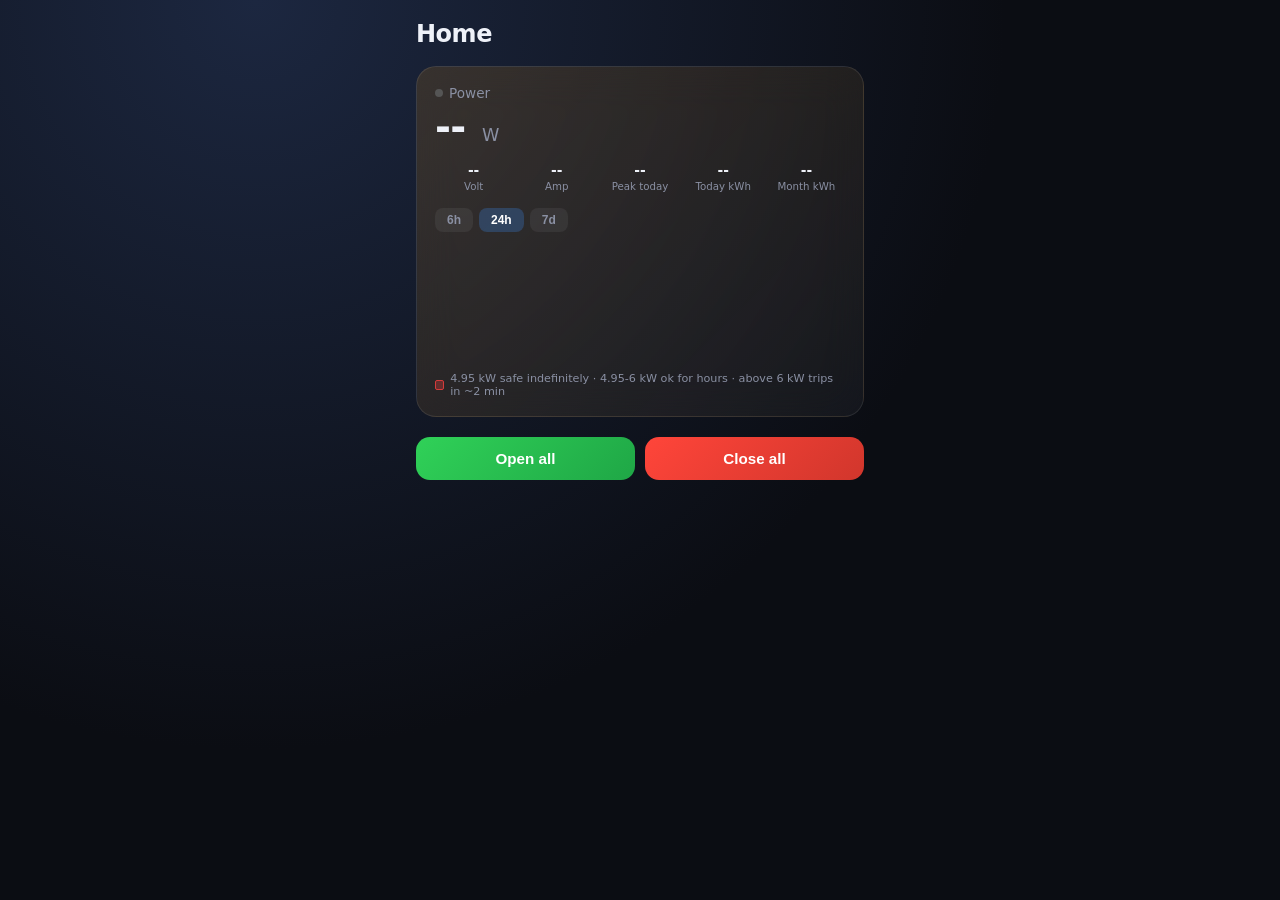
==== templates/index.html @ 2238ab40 "Add home panel to control LoraTap shutters and monitor power via Sonoff POWCT Local web dashboard (F" ====
<!doctype html>
<html lang="en">
<head>
  <meta charset="utf-8">
  <meta name="viewport" content="width=device-width, initial-scale=1">
  <title>Home</title>
  <style>
    :root {
      color-scheme: dark;
      --bg: #0b0d13;
      --bg-glow: radial-gradient(circle at 20% 0%, #1c2740 0%, #0b0d13 55%);
      --card: rgba(255,255,255,0.055);
      --card-border: rgba(255,255,255,0.09);
      --text: #eef1f8;
      --text-dim: #8a90a3;
      --accent-open: #30d158;
      --accent-stop: #ff9f0a;
      --accent-close: #ff453a;
    }
    * { box-sizing: border-box; }
    body {
      font-family: -apple-system, BlinkMacSystemFont, "Segoe UI", system-ui, sans-serif;
      max-width: 480px;
      margin: 0 auto;
      padding: 20px 16px 40px;
      background: var(--bg) var(--bg-glow);
      color: var(--text);
      min-height: 100vh;
    }
    header {
      display: flex;
      align-items: baseline;
      justify-content: space-between;
      margin-bottom: 18px;
    }
    h1 {
      font-size: 1.5rem;
      margin: 0;
      letter-spacing: -0.02em;
    }
    #summary {
      font-size: 0.85rem;
      color: var(--text-dim);
    }
    .global-buttons {
      display: flex;
      gap: 10px;
      margin-bottom: 20px;
    }
    .pill {
      flex: 1;
      padding: 13px 0;
      border: none;
      border-radius: 14px;
      font-size: 0.95rem;
      font-weight: 600;
      cursor: pointer;
      color: white;
      transition: transform 0.1s ease, opacity 0.1s ease;
    }
    .pill:active { transform: scale(0.97); opacity: 0.85; }
    .pill.open { background: linear-gradient(135deg, #30d158, #1fa746); }
    .pill.close { background: linear-gradient(135deg, #ff453a, #d1362c); }

    .card {
      background: var(--card);
      border: 1px solid var(--card-border);
      backdrop-filter: blur(20px);
      border-radius: 20px;
      padding: 16px;
      margin-bottom: 14px;
    }
    .card-head {
      display: flex;
      justify-content: space-between;
      align-items: baseline;
      margin-bottom: 10px;
    }
    .card-head h2 {
      font-size: 1rem;
      font-weight: 600;
      margin: 0;
    }
    .state {
      font-size: 0.78rem;
      color: var(--text-dim);
    }

    .visual {
      position: relative;
      height: 110px;
      border-radius: 14px;
      overflow: hidden;
      margin-bottom: 14px;
      background: linear-gradient(180deg, #2a4a7a 0%, #6fa3d8 45%, #cfe6f7 100%);
      border: 1px solid rgba(255,255,255,0.12);
    }
    .visual::after {
      /* window mullion */
      content: "";
      position: absolute;
      top: 0; bottom: 0; left: 50%;
      width: 2px;
      background: rgba(255,255,255,0.35);
    }
    .cover {
      position: absolute;
      top: 0; left: 0; right: 0;
      height: 0%;
      background: repeating-linear-gradient(
        0deg,
        #4a4f5c 0px, #4a4f5c 7px,
        #5c6270 7px, #5c6270 14px
      );
      box-shadow: 0 3px 6px rgba(0,0,0,0.45) inset, 0 2px 3px rgba(0,0,0,0.3);
      transition: height 0.4s ease;
    }
    .cover::after {
      /* bottom bar of the shutter */
      content: "";
      position: absolute;
      left: 0; right: 0; bottom: 0;
      height: 6px;
      background: #363a44;
    }
    .pct-badge {
      position: absolute;
      right: 8px;
      bottom: 8px;
      background: rgba(0,0,0,0.45);
      backdrop-filter: blur(6px);
      color: white;
      font-size: 0.85rem;
      font-weight: 700;
      padding: 3px 10px;
      border-radius: 999px;
      font-variant-numeric: tabular-nums;
    }

    .buttons {
      display: flex;
      gap: 8px;
      margin-bottom: 12px;
    }
    .icon-btn {
      flex: 1;
      display: flex;
      align-items: center;
      justify-content: center;
      padding: 12px 0;
      border: none;
      border-radius: 12px;
      cursor: pointer;
      color: white;
      transition: transform 0.1s ease, opacity 0.1s ease;
    }
    .icon-btn svg { width: 18px; height: 18px; }
    .icon-btn:active { transform: scale(0.94); opacity: 0.85; }
    .icon-btn.open { background: rgba(48,209,88,0.18); color: var(--accent-open); }
    .icon-btn.stop { background: rgba(255,159,10,0.18); color: var(--accent-stop); }
    .icon-btn.close { background: rgba(255,69,58,0.18); color: var(--accent-close); }

    .slider-row {
      display: flex;
      align-items: center;
      gap: 10px;
    }
    input[type=range] {
      flex: 1;
      -webkit-appearance: none;
      appearance: none;
      height: 6px;
      border-radius: 999px;
      background: rgba(255,255,255,0.15);
      outline: none;
    }
    input[type=range]::-webkit-slider-thumb {
      -webkit-appearance: none;
      width: 24px;
      height: 24px;
      border-radius: 50%;
      background: white;
      box-shadow: 0 1px 4px rgba(0,0,0,0.5);
      cursor: pointer;
    }
    input[type=range]::-moz-range-thumb {
      width: 24px;
      height: 24px;
      border: none;
      border-radius: 50%;
      background: white;
      box-shadow: 0 1px 4px rgba(0,0,0,0.5);
      cursor: pointer;
    }
    input[type=range]:disabled { opacity: 0.4; }
    .pct {
      width: 3em;
      text-align: right;
      font-variant-numeric: tabular-nums;
      color: var(--text-dim);
      font-size: 0.85rem;
    }

    .energy-card {
      background: linear-gradient(135deg, rgba(255,159,10,0.14), rgba(255,255,255,0.04));
      border: 1px solid var(--card-border);
      backdrop-filter: blur(20px);
      border-radius: 20px;
      padding: 18px;
      margin-bottom: 20px;
    }
    .energy-top {
      display: flex;
      align-items: baseline;
      justify-content: space-between;
      margin-bottom: 4px;
    }
    .energy-title {
      font-size: 0.85rem;
      color: var(--text-dim);
      display: flex;
      align-items: center;
      gap: 6px;
    }
    .dot {
      width: 8px; height: 8px;
      border-radius: 50%;
      background: #555;
      display: inline-block;
    }
    .dot.on { background: var(--accent-open); box-shadow: 0 0 6px var(--accent-open); }
    .energy-power {
      font-size: 2.4rem;
      font-weight: 700;
      letter-spacing: -0.02em;
      margin-bottom: 12px;
    }
    .energy-power span {
      font-size: 1.1rem;
      font-weight: 500;
      color: var(--text-dim);
      margin-left: 4px;
    }
    .energy-grid {
      display: grid;
      grid-template-columns: repeat(5, 1fr);
      gap: 6px;
    }
    .energy-stat {
      text-align: center;
    }
    .energy-stat .value {
      font-size: 0.86rem;
      font-weight: 600;
      font-variant-numeric: tabular-nums;
    }
    .energy-stat .value.critical { color: #e66767; }
    .energy-stat .label {
      font-size: 0.64rem;
      color: var(--text-dim);
      margin-top: 2px;
    }
    .limit-note {
      font-size: 0.7rem;
      color: var(--text-dim);
      margin-top: 10px;
      display: flex;
      align-items: center;
      gap: 6px;
    }
    .limit-note .swatch {
      width: 10px; height: 10px;
      border-radius: 2px;
      background: rgba(214,59,59,0.35);
      border: 1px solid #d63b3b;
      display: inline-block;
    }

    .chart-filters {
      display: flex;
      gap: 6px;
      margin-top: 16px;
    }
    .range-btn {
      background: rgba(255,255,255,0.06);
      color: var(--text-dim);
      border: none;
      border-radius: 8px;
      padding: 5px 12px;
      font-size: 0.75rem;
      font-weight: 600;
      cursor: pointer;
    }
    .range-btn.active {
      background: rgba(57,135,229,0.28);
      color: #ffffff;
    }
    .chart-wrap {
      position: relative;
      margin-top: 10px;
    }
    #power-chart {
      width: 100%;
      height: 120px;
      display: block;
      overflow: visible;
    }
    .chart-tooltip {
      position: absolute;
      pointer-events: none;
      background: rgba(0,0,0,0.8);
      color: #ffffff;
      font-size: 0.72rem;
      padding: 4px 9px;
      border-radius: 7px;
      white-space: nowrap;
      transform: translate(-50%, -115%);
      z-index: 2;
    }
    .chart-tooltip .val { font-weight: 700; }
    .chart-empty {
      font-size: 0.78rem;
      color: var(--text-dim);
      text-align: center;
      padding: 30px 0;
    }
  </style>
</head>
<body>
  <header>
    <h1>Home</h1>
    <div id="summary"></div>
  </header>

  <div class="energy-card">
    <div class="energy-top">
      <span class="energy-title"><span class="dot" id="energy-dot"></span><span id="energy-name">Power</span></span>
      <span class="state" id="energy-updated"></span>
    </div>
    <div class="energy-power" id="energy-power">-- <span>W</span></div>
    <div class="energy-grid">
      <div class="energy-stat"><div class="value" id="energy-voltage">--</div><div class="label">Volt</div></div>
      <div class="energy-stat"><div class="value" id="energy-current">--</div><div class="label">Amp</div></div>
      <div class="energy-stat"><div class="value" id="energy-peak">--</div><div class="label">Peak today</div></div>
      <div class="energy-stat"><div class="value" id="energy-day">--</div><div class="label">Today kWh</div></div>
      <div class="energy-stat"><div class="value" id="energy-month">--</div><div class="label">Month kWh</div></div>
    </div>

    <div class="chart-filters">
      <button class="range-btn" data-range="6h">6h</button>
      <button class="range-btn active" data-range="24h">24h</button>
      <button class="range-btn" data-range="7d">7d</button>
    </div>
    <div class="chart-wrap">
      <svg id="power-chart" viewBox="0 0 400 130" preserveAspectRatio="none"></svg>
      <div class="chart-tooltip" id="chart-tooltip" hidden></div>
    </div>
    <div class="limit-note"><span class="swatch"></span> 4.95 kW safe indefinitely · 4.95-6 kW ok for hours · above 6 kW trips in ~2 min</div>
  </div>

  <div class="global-buttons">
    <button class="pill open" onclick="sendAction('all', 'open')">Open all</button>
    <button class="pill close" onclick="sendAction('all', 'close')">Close all</button>
  </div>
  <div id="cards"></div>

  <script>
    const names = {{ names | tojson }};
    const cardsEl = document.getElementById("cards");
    const summaryEl = document.getElementById("summary");

    const ICON_OPEN = '<svg viewBox="0 0 24 24" fill="none" stroke="currentColor" stroke-width="2.5" stroke-linecap="round" stroke-linejoin="round"><polyline points="18 15 12 9 6 15"></polyline></svg>';
    const ICON_STOP = '<svg viewBox="0 0 24 24" fill="currentColor"><rect x="6" y="6" width="12" height="12" rx="2"></rect></svg>';
    const ICON_CLOSE = '<svg viewBox="0 0 24 24" fill="none" stroke="currentColor" stroke-width="2.5" stroke-linecap="round" stroke-linejoin="round"><polyline points="6 9 12 15 18 9"></polyline></svg>';

    function slug(name) {
      return name.replace(/[^a-z0-9]/gi, "-");
    }

    function setVisual(name, percent) {
      const cover = document.getElementById(`cover-${slug(name)}`);
      const badge = document.getElementById(`badge-${slug(name)}`);
      if (cover) cover.style.height = `${100 - percent}%`;
      if (badge) badge.textContent = percent === 0 ? "Closed" : (percent === 100 ? "Open" : `${percent}%`);
    }

    function render() {
      cardsEl.innerHTML = names.map(name => `
        <div class="card">
          <div class="card-head">
            <h2>${name}</h2>
            <span class="state" id="state-${slug(name)}">loading...</span>
          </div>

          <div class="visual">
            <div class="cover" id="cover-${slug(name)}"></div>
            <span class="pct-badge" id="badge-${slug(name)}">--</span>
          </div>

          <div class="buttons">
            <button class="icon-btn open" onclick="sendAction('${name}', 'open')" title="Open">${ICON_OPEN}</button>
            <button class="icon-btn stop" onclick="sendAction('${name}', 'stop')" title="Stop">${ICON_STOP}</button>
            <button class="icon-btn close" onclick="sendAction('${name}', 'close')" title="Close">${ICON_CLOSE}</button>
          </div>

          <div class="slider-row">
            <input type="range" min="0" max="100" value="0"
                   class="pct-slider" id="slider-${slug(name)}" data-name="${name}">
            <span class="pct" id="pct-${slug(name)}">0%</span>
          </div>
        </div>
      `).join("");

      // iOS Safari's native range input only responds to dragging the
      // round thumb; tapping elsewhere on the track does nothing. Add
      // manual tap-to-jump support so it behaves like on Android/desktop.
      document.querySelectorAll(".pct-slider").forEach(slider => {
        const name = slider.dataset.name;
        const pctEl = document.getElementById(`pct-${slug(name)}`);

        slider.addEventListener("input", () => {
          pctEl.textContent = slider.value + "%";
          setVisual(name, parseInt(slider.value, 10));
        });
        slider.addEventListener("change", () => {
          movePercent(name, slider.value);
        });

        slider.addEventListener("pointerdown", (e) => {
          const rect = slider.getBoundingClientRect();
          const thumbX = rect.left + (slider.value / 100) * rect.width;
          if (Math.abs(e.clientX - thumbX) > 20) {
            const ratio = Math.min(1, Math.max(0, (e.clientX - rect.left) / rect.width));
            const value = Math.round(ratio * 100);
            slider.value = value;
            pctEl.textContent = value + "%";
            setVisual(name, value);
            movePercent(name, value);
          }
        });
      });
    }

    function updateSummary(percents) {
      const openCount = percents.filter(p => p > 0).length;
      summaryEl.textContent = `${openCount} of ${percents.length} open`;
    }

    async function refreshStatus() {
      const percents = [];
      for (const name of names) {
        const stateEl = document.getElementById(`state-${slug(name)}`);
        const sliderEl = document.getElementById(`slider-${slug(name)}`);
        const pctEl = document.getElementById(`pct-${slug(name)}`);
        try {
          const res = await fetch(`/api/status/${encodeURIComponent(name)}`);
          const data = await res.json();
          if (data.ok) {
            stateEl.textContent = data.state + (data.calibrated ? "" : " · uncalibrated");
            percents.push(data.percent);
            if (document.activeElement !== sliderEl) {
              sliderEl.value = data.percent;
              pctEl.textContent = `${data.percent}%`;
              setVisual(name, data.percent);
            }
          } else {
            stateEl.textContent = `error: ${data.error}`;
          }
        } catch (e) {
          stateEl.textContent = "unreachable";
        }
      }
      updateSummary(percents);
    }

    async function sendAction(name, action) {
      const targets = name === "all" ? names : [name];
      for (const n of targets) {
        const stateEl = document.getElementById(`state-${slug(n)}`);
        if (stateEl) stateEl.textContent = `${action}ing...`;
        setVisual(n, action === "open" ? 100 : (action === "close" ? 0 : null));
      }
      try {
        const res = await fetch(`/api/action/${encodeURIComponent(name)}/${action}`, { method: "POST" });
        const data = await res.json();
        if (!data.ok) alert(`error: ${data.error}`);
      } catch (e) {
        alert("request failed");
      }
      setTimeout(refreshStatus, 1000);
    }

    async function movePercent(name, percent) {
      const stateEl = document.getElementById(`state-${slug(name)}`);
      const sliderEl = document.getElementById(`slider-${slug(name)}`);
      stateEl.textContent = `moving to ${percent}%...`;
      sliderEl.disabled = true;
      try {
        const res = await fetch(`/api/position/${encodeURIComponent(name)}`, {
          method: "POST",
          headers: { "Content-Type": "application/json" },
          body: JSON.stringify({ percent: parseInt(percent, 10) }),
        });
        const data = await res.json();
        if (!data.ok) {
          alert(`error: ${data.error}`);
          sliderEl.disabled = false;
          refreshStatus();
          return;
        }
        setTimeout(() => {
          sliderEl.disabled = false;
          refreshStatus();
        }, (data.duration || 0) * 1000 + 500);
      } catch (e) {
        alert("request failed");
        sliderEl.disabled = false;
      }
    }

    async function refreshEnergy() {
      const dot = document.getElementById("energy-dot");
      const nameEl = document.getElementById("energy-name");
      const powerEl = document.getElementById("energy-power");
      const updatedEl = document.getElementById("energy-updated");
      try {
        const res = await fetch("/api/energy");
        const data = await res.json();
        if (data.ok) {
          dot.classList.toggle("on", data.online);
          nameEl.textContent = data.name || "Power";
          powerEl.innerHTML = `${data.power_w.toFixed(0)} <span>W</span>`;
          document.getElementById("energy-voltage").textContent = data.voltage_v.toFixed(0) + " V";
          document.getElementById("energy-current").textContent = data.current_a.toFixed(2) + " A";
          document.getElementById("energy-day").textContent = data.day_kwh.toFixed(2);
          document.getElementById("energy-month").textContent = data.month_kwh.toFixed(1);

          const peakEl = document.getElementById("energy-peak");
          peakEl.textContent = data.peak_today_w.toFixed(0) + " W";
          peakEl.classList.toggle("critical", data.trip_risk_w && data.peak_today_w >= data.trip_risk_w);

          updatedEl.textContent = data.seconds_since_update != null ? `${data.seconds_since_update}s ago` : "";
        } else {
          updatedEl.textContent = data.error;
        }
      } catch (e) {
        updatedEl.textContent = "unreachable";
      }
    }

    // --- power history bar chart, with IRETI's real 3-zone tolerance ---
    // Zone 1 (<= available_power_w): drawable indefinitely, no risk.
    // Zone 2 (up to trip_risk_w): tolerated for >=3h, soft warning only.
    // Zone 3 (above trip_risk_w): breaker trips within ~2 minutes.
    const CHART_W = 400, CHART_H = 130, CHART_PAD_L = 34, CHART_PAD_TOP = 8, CHART_PAD_BOTTOM = 16;
    const SERIES_COLOR = "#3987e5";
    const WARNING_COLOR = "#fab219";
    const CRITICAL_COLOR = "#d63b3b";
    let currentRange = "24h";
    let chartPoints = [];

    function zoneColor(w, availableW, tripRiskW) {
      if (w >= tripRiskW) return CRITICAL_COLOR;
      if (w >= availableW) return WARNING_COLOR;
      return SERIES_COLOR;
    }

    function niceMax(value) {
      if (value <= 0) return 100;
      const pow = Math.pow(10, Math.floor(Math.log10(value)));
      const steps = [1, 2, 2.5, 5, 10];
      for (const step of steps) {
        if (value <= step * pow) return step * pow;
      }
      return 10 * pow;
    }

    function formatTime(ts) {
      const d = new Date(ts * 1000);
      if (currentRange === "7d") {
        return d.toLocaleDateString([], { weekday: "short", hour: "2-digit" });
      }
      return d.toLocaleTimeString([], { hour: "2-digit", minute: "2-digit" });
    }

    function drawChart(points, availableW, tripRiskW) {
      chartPoints = points;
      const svg = document.getElementById("power-chart");
      svg.innerHTML = "";

      if (!points || points.length < 2) {
        svg.innerHTML = `<foreignObject x="0" y="0" width="${CHART_W}" height="${CHART_H}">
          <div xmlns="http://www.w3.org/1999/xhtml" class="chart-empty">not enough data yet</div>
        </foreignObject>`;
        return;
      }

      // The y-axis always reaches past the trip-risk line, even when usage
      // is low right now — that headroom is exactly what the reader wants to see.
      const dataMax = Math.max(...points.map(p => p.power_w));
      const maxVal = Math.max(niceMax(dataMax * 1.2), tripRiskW * 1.1);
      const minTs = points[0].ts, maxTs = points[points.length - 1].ts;
      const plotW = CHART_W - CHART_PAD_L;
      const plotH = CHART_H - CHART_PAD_TOP - CHART_PAD_BOTTOM;
      const baseY = CHART_PAD_TOP + plotH;

      const xOf = ts => CHART_PAD_L + ((ts - minTs) / Math.max(1, maxTs - minTs)) * plotW;
      const yOf = w => CHART_PAD_TOP + plotH - (Math.min(w, maxVal) / maxVal) * plotH;

      const ns = "http://www.w3.org/2000/svg";
      const svgEl = (tag, attrs) => {
        const el = document.createElementNS(ns, tag);
        for (const k in attrs) el.setAttribute(k, attrs[k]);
        return el;
      };

      // gridlines + axis labels (0, mid, max)
      [0, 0.5, 1].forEach(frac => {
        const y = CHART_PAD_TOP + plotH * (1 - frac);
        svg.appendChild(svgEl("line", {
          x1: CHART_PAD_L, x2: CHART_W, y1: y, y2: y,
          stroke: "#2c2c2a", "stroke-width": 1,
        }));
        const label = svgEl("text", {
          x: CHART_PAD_L - 6, y: y + 3, "text-anchor": "end",
          fill: "#898781", "font-size": 9,
        });
        label.textContent = Math.round(maxVal * frac);
        svg.appendChild(label);
      });

      // zone 2 band (tolerated for hours): available_power_w -> trip_risk_w
      const availY = yOf(availableW), tripY = yOf(tripRiskW);
      svg.appendChild(svgEl("rect", {
        x: CHART_PAD_L, y: tripY, width: plotW, height: Math.max(0, availY - tripY),
        fill: WARNING_COLOR, opacity: 0.08,
      }));
      // zone 3 band (trip risk within ~2min): above trip_risk_w
      svg.appendChild(svgEl("rect", {
        x: CHART_PAD_L, y: CHART_PAD_TOP, width: plotW, height: Math.max(0, tripY - CHART_PAD_TOP),
        fill: CRITICAL_COLOR, opacity: 0.10,
      }));

      // dashed reference lines
      const refLine = (val, color, label) => {
        if (val > maxVal) return;
        const y = yOf(val);
        svg.appendChild(svgEl("line", {
          x1: CHART_PAD_L, x2: CHART_W, y1: y, y2: y,
          stroke: color, "stroke-width": 1, "stroke-dasharray": "4,3", opacity: 0.85,
        }));
        const t = svgEl("text", {
          x: CHART_W, y: y - 3, "text-anchor": "end",
          fill: color, "font-size": 8.5, "font-weight": 700,
        });
        t.textContent = label;
        svg.appendChild(t);
      };
      refLine(tripRiskW, CRITICAL_COLOR, `trip risk (${(tripRiskW / 1000).toFixed(1)}kW)`);
      refLine(availableW, WARNING_COLOR, `safe limit (${(availableW / 1000).toFixed(2)}kW)`);

      // bars — 70% of each time slot's width, rounded top, square baseline;
      // colored by which of the three IRETI zones the reading falls in.
      const slotW = points.length > 1 ? xOf(points[1].ts) - xOf(points[0].ts) : plotW;
      const barW = Math.max(2, Math.min(24, slotW * 0.7));
      points.forEach(p => {
        const x = xOf(p.ts) - barW / 2;
        const y = yOf(p.power_w);
        const h = Math.max(1, baseY - y);
        svg.appendChild(svgEl("rect", {
          x, y, width: barW, height: h, rx: Math.min(4, barW / 2),
          fill: zoneColor(p.power_w, availableW, tripRiskW), "data-ts": p.ts, "data-w": p.power_w,
          class: "power-bar",
        }));
      });

      // hit layer for pointer tracking
      const hit = svgEl("rect", {
        x: CHART_PAD_L, y: 0, width: plotW, height: CHART_H,
        fill: "transparent",
      });
      hit.addEventListener("pointermove", (e) => onChartHover(e, svg, xOf));
      hit.addEventListener("pointerleave", hideTooltip);
      svg.appendChild(hit);
    }

    function onChartHover(e, svg, xOf) {
      const rect = svg.getBoundingClientRect();
      const scaleX = CHART_W / rect.width;
      const x = (e.clientX - rect.left) * scaleX;

      let nearest = chartPoints[0];
      let best = Infinity;
      for (const p of chartPoints) {
        const dist = Math.abs(xOf(p.ts) - x);
        if (dist < best) { best = dist; nearest = p; }
      }

      svg.querySelectorAll(".power-bar").forEach(bar => {
        bar.style.filter = Number(bar.dataset.ts) === nearest.ts ? "brightness(1.3)" : "";
      });

      const tooltip = document.getElementById("chart-tooltip");
      tooltip.hidden = false;
      tooltip.innerHTML = "";
      const valSpan = document.createElement("span");
      valSpan.className = "val";
      valSpan.textContent = `${nearest.power_w.toFixed(0)} W`;
      tooltip.appendChild(valSpan);
      tooltip.appendChild(document.createTextNode(" · " + formatTime(nearest.ts)));

      const pxRatio = rect.width / CHART_W;
      tooltip.style.left = (xOf(nearest.ts) * pxRatio) + "px";
      tooltip.style.top = "0px";
    }

    function hideTooltip() {
      document.getElementById("chart-tooltip").hidden = true;
      document.querySelectorAll(".power-bar").forEach(bar => { bar.style.filter = ""; });
    }

    async function loadChart() {
      try {
        const res = await fetch(`/api/energy/history?range=${currentRange}`);
        const data = await res.json();
        if (data.ok) drawChart(data.points, data.available_power_w, data.trip_risk_w);
      } catch (e) {
        // keep previous render on failure
      }
    }

    document.querySelectorAll(".range-btn").forEach(btn => {
      btn.addEventListener("click", () => {
        document.querySelectorAll(".range-btn").forEach(b => b.classList.remove("active"));
        btn.classList.add("active");
        currentRange = btn.dataset.range;
        loadChart();
      });
    });

    render();
    refreshStatus();
    refreshEnergy();
    loadChart();
    setInterval(refreshStatus, 8000);
    setInterval(refreshEnergy, 5000);
    setInterval(loadChart, 60000);
  </script>
</body>
</html>
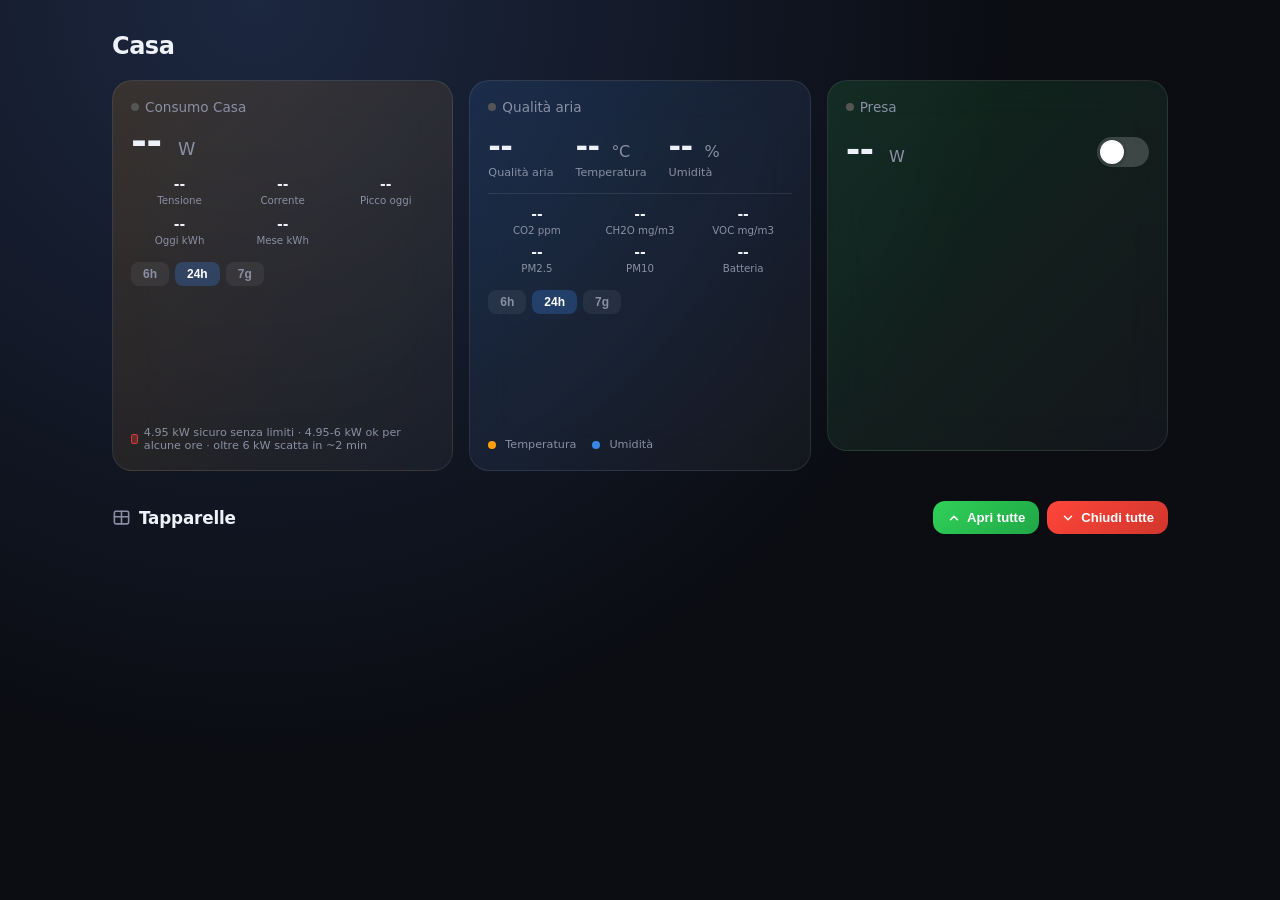
==== commit 23242650: "Add Meross smartplug control, Telegram power alerts, kWh history and shutter external-move tracking " ====
--- a/templates/index.html
+++ b/templates/index.html
@@ -1,9 +1,9 @@
 <!doctype html>
-<html lang="en">
+<html lang="it">
 <head>
   <meta charset="utf-8">
   <meta name="viewport" content="width=device-width, initial-scale=1">
-  <title>Home</title>
+  <title>Casa</title>
   <style>
     :root {
       color-scheme: dark;
@@ -20,18 +20,21 @@
     * { box-sizing: border-box; }
     body {
       font-family: -apple-system, BlinkMacSystemFont, "Segoe UI", system-ui, sans-serif;
-      max-width: 480px;
+      max-width: 1120px;
       margin: 0 auto;
-      padding: 20px 16px 40px;
+      padding: 20px 16px 48px;
       background: var(--bg) var(--bg-glow);
       color: var(--text);
       min-height: 100vh;
     }
+    @media (min-width: 720px) {
+      body { padding: 32px 32px 56px; }
+    }
     header {
       display: flex;
       align-items: baseline;
       justify-content: space-between;
-      margin-bottom: 18px;
+      margin-bottom: 20px;
     }
     h1 {
       font-size: 1.5rem;
@@ -42,33 +45,82 @@
       font-size: 0.85rem;
       color: var(--text-dim);
     }
-    .global-buttons {
-      display: flex;
+
+    .dashboard-grid {
+      display: grid;
+      grid-template-columns: repeat(auto-fit, minmax(320px, 1fr));
+      gap: 16px;
+      margin-bottom: 8px;
+    }
+    .dashboard-grid .energy-card,
+    .dashboard-grid .aq-card {
+      margin-bottom: 0;
+    }
+
+    .section-head {
+      display: flex;
+      align-items: center;
+      justify-content: space-between;
+      flex-wrap: wrap;
       gap: 10px;
-      margin-bottom: 20px;
-    }
-    .pill {
-      flex: 1;
-      padding: 13px 0;
+      margin: 30px 0 14px;
+    }
+    .section-head h2 {
+      font-size: 1.05rem;
+      font-weight: 700;
+      margin: 0;
+      display: flex;
+      align-items: center;
+      gap: 8px;
+      letter-spacing: -0.01em;
+    }
+    .section-head h2 svg {
+      width: 19px;
+      height: 19px;
+      color: var(--text-dim);
+    }
+    .toolbar {
+      display: flex;
+      gap: 8px;
+    }
+    .tbtn {
+      display: flex;
+      align-items: center;
+      gap: 6px;
       border: none;
-      border-radius: 14px;
-      font-size: 0.95rem;
+      border-radius: 12px;
+      padding: 9px 14px;
+      font-size: 0.82rem;
       font-weight: 600;
       cursor: pointer;
       color: white;
       transition: transform 0.1s ease, opacity 0.1s ease;
     }
-    .pill:active { transform: scale(0.97); opacity: 0.85; }
-    .pill.open { background: linear-gradient(135deg, #30d158, #1fa746); }
-    .pill.close { background: linear-gradient(135deg, #ff453a, #d1362c); }
+    .tbtn svg { width: 14px; height: 14px; }
+    .tbtn:active { transform: scale(0.96); opacity: 0.85; }
+    .tbtn.open { background: linear-gradient(135deg, #30d158, #1fa746); }
+    .tbtn.close { background: linear-gradient(135deg, #ff453a, #d1362c); }
+
+    .shutters-grid {
+      display: grid;
+      grid-template-columns: repeat(auto-fill, minmax(220px, 1fr));
+      gap: 14px;
+    }
 
     .card {
       background: var(--card);
       border: 1px solid var(--card-border);
       backdrop-filter: blur(20px);
       border-radius: 20px;
-      padding: 16px;
-      margin-bottom: 14px;
+      padding: 14px;
+      transition: transform 0.15s ease, box-shadow 0.15s ease, border-color 0.15s ease;
+    }
+    @media (hover: hover) {
+      .card:hover {
+        transform: translateY(-2px);
+        border-color: rgba(255,255,255,0.16);
+        box-shadow: 0 10px 28px rgba(0,0,0,0.35);
+      }
     }
     .card-head {
       display: flex;
@@ -77,7 +129,7 @@
       margin-bottom: 10px;
     }
     .card-head h2 {
-      font-size: 1rem;
+      font-size: 0.95rem;
       font-weight: 600;
       margin: 0;
     }
@@ -88,12 +140,22 @@
 
     .visual {
       position: relative;
-      height: 110px;
+      height: 96px;
       border-radius: 14px;
       overflow: hidden;
-      margin-bottom: 14px;
-      background: linear-gradient(180deg, #2a4a7a 0%, #6fa3d8 45%, #cfe6f7 100%);
+      margin-bottom: 12px;
+      background: linear-gradient(180deg, #1e3a5f 0%, #4a7ab8 42%, #a8d4e8 75%, #cfe6f7 100%);
       border: 1px solid rgba(255,255,255,0.12);
+    }
+    .visual::before {
+      /* little sun, purely decorative */
+      content: "";
+      position: absolute;
+      top: 10px; right: 12px;
+      width: 18px; height: 18px;
+      border-radius: 50%;
+      background: radial-gradient(circle, #ffe9a8, #ffd166 70%);
+      box-shadow: 0 0 12px 3px rgba(255,209,102,0.45);
     }
     .visual::after {
       /* window mullion */
@@ -243,8 +305,8 @@
     }
     .energy-grid {
       display: grid;
-      grid-template-columns: repeat(5, 1fr);
-      gap: 6px;
+      grid-template-columns: repeat(auto-fill, minmax(76px, 1fr));
+      gap: 10px 6px;
     }
     .energy-stat {
       text-align: center;
@@ -255,6 +317,12 @@
       font-variant-numeric: tabular-nums;
     }
     .energy-stat .value.critical { color: #e66767; }
+    .energy-stat .value-sub {
+      font-size: 0.62rem;
+      color: var(--text-dim);
+      font-variant-numeric: tabular-nums;
+      margin-top: 1px;
+    }
     .energy-stat .label {
       font-size: 0.64rem;
       color: var(--text-dim);
@@ -275,6 +343,13 @@
       border: 1px solid #d63b3b;
       display: inline-block;
     }
+    .legend-dot {
+      width: 8px; height: 8px;
+      border-radius: 50%;
+      display: inline-block;
+      vertical-align: middle;
+      margin-right: 3px;
+    }
 
     .chart-filters {
       display: flex;
@@ -302,6 +377,12 @@
     #power-chart {
       width: 100%;
       height: 120px;
+      display: block;
+      overflow: visible;
+    }
+    #climate-chart {
+      width: 100%;
+      height: 104px;
       display: block;
       overflow: visible;
     }
@@ -324,45 +405,246 @@
       text-align: center;
       padding: 30px 0;
     }
+
+    .aq-card {
+      background: linear-gradient(135deg, rgba(57,135,229,0.14), rgba(255,255,255,0.04));
+      border: 1px solid var(--card-border);
+      backdrop-filter: blur(20px);
+      border-radius: 20px;
+      padding: 18px;
+      margin-bottom: 20px;
+    }
+    .aq-top {
+      display: flex;
+      align-items: baseline;
+      justify-content: space-between;
+      margin-bottom: 14px;
+    }
+    .aq-headline {
+      display: flex;
+      gap: 22px;
+      margin-bottom: 14px;
+    }
+    .aq-headline .big {
+      font-size: 1.9rem;
+      font-weight: 700;
+      letter-spacing: -0.02em;
+    }
+    .aq-headline .big span {
+      font-size: 1rem;
+      font-weight: 500;
+      color: var(--text-dim);
+      margin-left: 2px;
+    }
+    .aq-headline .label {
+      font-size: 0.7rem;
+      color: var(--text-dim);
+      margin-top: 2px;
+    }
+    .aq-grid {
+      display: grid;
+      grid-template-columns: repeat(auto-fill, minmax(78px, 1fr));
+      gap: 8px 6px;
+      border-top: 1px solid var(--card-border);
+      padding-top: 12px;
+    }
+    .aq-grid .value.warn {
+      color: #fab219;
+    }
+    .aq-grid .value.critical {
+      color: #e66767;
+    }
+
+    .plug-card {
+      background: linear-gradient(135deg, rgba(48,209,88,0.14), rgba(255,255,255,0.04));
+      border: 1px solid var(--card-border);
+      backdrop-filter: blur(20px);
+      border-radius: 20px;
+      padding: 18px;
+      margin-bottom: 20px;
+    }
+    .plug-top {
+      display: flex;
+      align-items: baseline;
+      justify-content: space-between;
+      margin-bottom: 14px;
+    }
+    .plug-body {
+      display: flex;
+      align-items: center;
+      justify-content: space-between;
+      gap: 14px;
+    }
+    .plug-power {
+      font-size: 2.2rem;
+      font-weight: 700;
+      letter-spacing: -0.02em;
+    }
+    .plug-power span {
+      font-size: 1rem;
+      font-weight: 500;
+      color: var(--text-dim);
+      margin-left: 4px;
+    }
+    .plug-sub {
+      font-size: 0.78rem;
+      color: var(--text-dim);
+      margin-top: 4px;
+    }
+    .switch {
+      position: relative;
+      width: 52px;
+      height: 30px;
+      flex-shrink: 0;
+    }
+    .switch input { display: none; }
+    .switch .track {
+      position: absolute;
+      inset: 0;
+      background: rgba(255,255,255,0.18);
+      border-radius: 999px;
+      cursor: pointer;
+      transition: background 0.15s ease;
+    }
+    .switch .track::before {
+      content: "";
+      position: absolute;
+      top: 3px; left: 3px;
+      width: 24px; height: 24px;
+      border-radius: 50%;
+      background: white;
+      box-shadow: 0 1px 4px rgba(0,0,0,0.4);
+      transition: transform 0.15s ease;
+    }
+    .switch input:checked + .track {
+      background: var(--accent-open);
+    }
+    .switch input:checked + .track::before {
+      transform: translateX(22px);
+    }
+    .switch input:disabled + .track {
+      opacity: 0.5;
+      cursor: default;
+    }
   </style>
 </head>
 <body>
   <header>
-    <h1>Home</h1>
+    <h1>Casa</h1>
     <div id="summary"></div>
   </header>
 
+  <div class="dashboard-grid">
   <div class="energy-card">
     <div class="energy-top">
-      <span class="energy-title"><span class="dot" id="energy-dot"></span><span id="energy-name">Power</span></span>
+      <span class="energy-title"><span class="dot" id="energy-dot"></span><span id="energy-name">Consumo Casa</span></span>
       <span class="state" id="energy-updated"></span>
     </div>
     <div class="energy-power" id="energy-power">-- <span>W</span></div>
     <div class="energy-grid">
-      <div class="energy-stat"><div class="value" id="energy-voltage">--</div><div class="label">Volt</div></div>
-      <div class="energy-stat"><div class="value" id="energy-current">--</div><div class="label">Amp</div></div>
-      <div class="energy-stat"><div class="value" id="energy-peak">--</div><div class="label">Peak today</div></div>
-      <div class="energy-stat"><div class="value" id="energy-day">--</div><div class="label">Today kWh</div></div>
-      <div class="energy-stat"><div class="value" id="energy-month">--</div><div class="label">Month kWh</div></div>
+      <div class="energy-stat"><div class="value" id="energy-voltage">--</div><div class="label">Tensione</div></div>
+      <div class="energy-stat"><div class="value" id="energy-current">--</div><div class="label">Corrente</div></div>
+      <div class="energy-stat">
+        <div class="value" id="energy-peak">--</div>
+        <div class="value-sub" id="energy-peak-time"></div>
+        <div class="label">Picco oggi</div>
+      </div>
+      <div class="energy-stat"><div class="value" id="energy-day">--</div><div class="label">Oggi kWh</div></div>
+      <div class="energy-stat"><div class="value" id="energy-month">--</div><div class="label">Mese kWh</div></div>
     </div>
 
     <div class="chart-filters">
       <button class="range-btn" data-range="6h">6h</button>
       <button class="range-btn active" data-range="24h">24h</button>
-      <button class="range-btn" data-range="7d">7d</button>
+      <button class="range-btn" data-range="7d">7g</button>
     </div>
     <div class="chart-wrap">
       <svg id="power-chart" viewBox="0 0 400 130" preserveAspectRatio="none"></svg>
       <div class="chart-tooltip" id="chart-tooltip" hidden></div>
     </div>
-    <div class="limit-note"><span class="swatch"></span> 4.95 kW safe indefinitely · 4.95-6 kW ok for hours · above 6 kW trips in ~2 min</div>
+    <div class="limit-note"><span class="swatch"></span> 4.95 kW sicuro senza limiti · 4.95-6 kW ok per alcune ore · oltre 6 kW scatta in ~2 min</div>
   </div>
 
-  <div class="global-buttons">
-    <button class="pill open" onclick="sendAction('all', 'open')">Open all</button>
-    <button class="pill close" onclick="sendAction('all', 'close')">Close all</button>
+  <div class="aq-card">
+    <div class="aq-top">
+      <span class="energy-title"><span class="dot" id="aq-dot"></span><span id="aq-name">Qualità aria</span></span>
+      <span class="state" id="aq-updated"></span>
+    </div>
+    <div class="aq-headline">
+      <div>
+        <div class="big" id="aq-index">--</div>
+        <div class="label">Qualità aria</div>
+      </div>
+      <div>
+        <div class="big" id="aq-temp">-- <span>&deg;C</span></div>
+        <div class="label">Temperatura</div>
+      </div>
+      <div>
+        <div class="big" id="aq-hum">-- <span>%</span></div>
+        <div class="label">Umidità</div>
+      </div>
+    </div>
+    <div class="aq-grid">
+      <div class="energy-stat"><div class="value" id="aq-co2">--</div><div class="label">CO2 ppm</div></div>
+      <div class="energy-stat"><div class="value" id="aq-ch2o">--</div><div class="label">CH2O mg/m3</div></div>
+      <div class="energy-stat"><div class="value" id="aq-voc">--</div><div class="label">VOC mg/m3</div></div>
+      <div class="energy-stat"><div class="value" id="aq-pm25">--</div><div class="label">PM2.5</div></div>
+      <div class="energy-stat"><div class="value" id="aq-pm10">--</div><div class="label">PM10</div></div>
+      <div class="energy-stat"><div class="value" id="aq-batt">--</div><div class="label">Batteria</div></div>
+    </div>
+
+    <div class="chart-filters">
+      <button class="range-btn climate-range-btn" data-range="6h">6h</button>
+      <button class="range-btn climate-range-btn active" data-range="24h">24h</button>
+      <button class="range-btn climate-range-btn" data-range="7d">7g</button>
+    </div>
+    <div class="chart-wrap">
+      <svg id="climate-chart" viewBox="0 0 400 110" preserveAspectRatio="none"></svg>
+      <div class="chart-tooltip" id="climate-tooltip" hidden></div>
+    </div>
+    <div class="limit-note">
+      <span class="legend-dot" style="background:#ff9f0a"></span> Temperatura
+      <span class="legend-dot" style="background:#3987e5;margin-left:10px"></span> Umidità
+    </div>
   </div>
-  <div id="cards"></div>
+
+  <div class="plug-card">
+    <div class="plug-top">
+      <span class="energy-title"><span class="dot" id="plug-dot"></span><span id="plug-name">Presa</span></span>
+      <span class="state" id="plug-updated"></span>
+    </div>
+    <div class="plug-body">
+      <div>
+        <div class="plug-power" id="plug-power">-- <span>W</span></div>
+        <div class="plug-sub" id="plug-sub"></div>
+      </div>
+      <label class="switch">
+        <input type="checkbox" id="plug-switch" onchange="onPlugSwitch(this)">
+        <span class="track"></span>
+      </label>
+    </div>
+  </div>
+  </div>
+
+  <section>
+    <div class="section-head">
+      <h2>
+        <svg viewBox="0 0 24 24" fill="none" stroke="currentColor" stroke-width="2" stroke-linecap="round" stroke-linejoin="round"><rect x="3" y="4" width="18" height="16" rx="2"></rect><line x1="3" y1="11" x2="21" y2="11"></line><line x1="12" y1="4" x2="12" y2="20"></line></svg>
+        Tapparelle
+      </h2>
+      <div class="toolbar">
+        <button class="tbtn open" onclick="sendAction('all', 'open')">
+          <svg viewBox="0 0 24 24" fill="none" stroke="currentColor" stroke-width="2.5" stroke-linecap="round" stroke-linejoin="round"><polyline points="18 15 12 9 6 15"></polyline></svg>
+          Apri tutte
+        </button>
+        <button class="tbtn close" onclick="sendAction('all', 'close')">
+          <svg viewBox="0 0 24 24" fill="none" stroke="currentColor" stroke-width="2.5" stroke-linecap="round" stroke-linejoin="round"><polyline points="6 9 12 15 18 9"></polyline></svg>
+          Chiudi tutte
+        </button>
+      </div>
+    </div>
+    <div id="cards" class="shutters-grid"></div>
+  </section>
 
   <script>
     const names = {{ names | tojson }};
@@ -381,15 +663,17 @@
       const cover = document.getElementById(`cover-${slug(name)}`);
       const badge = document.getElementById(`badge-${slug(name)}`);
       if (cover) cover.style.height = `${100 - percent}%`;
-      if (badge) badge.textContent = percent === 0 ? "Closed" : (percent === 100 ? "Open" : `${percent}%`);
-    }
+      if (badge) badge.textContent = percent === 0 ? "Chiusa" : (percent === 100 ? "Aperta" : `${percent}%`);
+    }
+
+    const STATE_LABELS = { open: "apertura", close: "chiusura", stop: "ferma", unknown: "sconosciuto" };
 
     function render() {
       cardsEl.innerHTML = names.map(name => `
         <div class="card">
           <div class="card-head">
             <h2>${name}</h2>
-            <span class="state" id="state-${slug(name)}">loading...</span>
+            <span class="state" id="state-${slug(name)}">caricamento...</span>
           </div>
 
           <div class="visual">
@@ -398,9 +682,9 @@
           </div>
 
           <div class="buttons">
-            <button class="icon-btn open" onclick="sendAction('${name}', 'open')" title="Open">${ICON_OPEN}</button>
+            <button class="icon-btn open" onclick="sendAction('${name}', 'open')" title="Apri">${ICON_OPEN}</button>
             <button class="icon-btn stop" onclick="sendAction('${name}', 'stop')" title="Stop">${ICON_STOP}</button>
-            <button class="icon-btn close" onclick="sendAction('${name}', 'close')" title="Close">${ICON_CLOSE}</button>
+            <button class="icon-btn close" onclick="sendAction('${name}', 'close')" title="Chiudi">${ICON_CLOSE}</button>
           </div>
 
           <div class="slider-row">
@@ -443,7 +727,7 @@
 
     function updateSummary(percents) {
       const openCount = percents.filter(p => p > 0).length;
-      summaryEl.textContent = `${openCount} of ${percents.length} open`;
+      summaryEl.textContent = `${openCount} su ${percents.length} aperte`;
     }
 
     async function refreshStatus() {
@@ -456,7 +740,8 @@
           const res = await fetch(`/api/status/${encodeURIComponent(name)}`);
           const data = await res.json();
           if (data.ok) {
-            stateEl.textContent = data.state + (data.calibrated ? "" : " · uncalibrated");
+            const label = STATE_LABELS[data.state] || data.state;
+            stateEl.textContent = label + (data.calibrated ? "" : " · non calibrata");
             percents.push(data.percent);
             if (document.activeElement !== sliderEl) {
               sliderEl.value = data.percent;
@@ -464,28 +749,30 @@
               setVisual(name, data.percent);
             }
           } else {
-            stateEl.textContent = `error: ${data.error}`;
+            stateEl.textContent = `errore: ${data.error}`;
           }
         } catch (e) {
-          stateEl.textContent = "unreachable";
+          stateEl.textContent = "non raggiungibile";
         }
       }
       updateSummary(percents);
     }
+
+    const ACTION_LABELS = { open: "apertura in corso...", close: "chiusura in corso...", stop: "arresto in corso..." };
 
     async function sendAction(name, action) {
       const targets = name === "all" ? names : [name];
       for (const n of targets) {
         const stateEl = document.getElementById(`state-${slug(n)}`);
-        if (stateEl) stateEl.textContent = `${action}ing...`;
+        if (stateEl) stateEl.textContent = ACTION_LABELS[action] || "";
         setVisual(n, action === "open" ? 100 : (action === "close" ? 0 : null));
       }
       try {
         const res = await fetch(`/api/action/${encodeURIComponent(name)}/${action}`, { method: "POST" });
         const data = await res.json();
-        if (!data.ok) alert(`error: ${data.error}`);
+        if (!data.ok) alert(`errore: ${data.error}`);
       } catch (e) {
-        alert("request failed");
+        alert("richiesta fallita");
       }
       setTimeout(refreshStatus, 1000);
     }
@@ -493,7 +780,7 @@
     async function movePercent(name, percent) {
       const stateEl = document.getElementById(`state-${slug(name)}`);
       const sliderEl = document.getElementById(`slider-${slug(name)}`);
-      stateEl.textContent = `moving to ${percent}%...`;
+      stateEl.textContent = `spostamento al ${percent}%...`;
       sliderEl.disabled = true;
       try {
         const res = await fetch(`/api/position/${encodeURIComponent(name)}`, {
@@ -503,7 +790,7 @@
         });
         const data = await res.json();
         if (!data.ok) {
-          alert(`error: ${data.error}`);
+          alert(`errore: ${data.error}`);
           sliderEl.disabled = false;
           refreshStatus();
           return;
@@ -513,7 +800,7 @@
           refreshStatus();
         }, (data.duration || 0) * 1000 + 500);
       } catch (e) {
-        alert("request failed");
+        alert("richiesta fallita");
         sliderEl.disabled = false;
       }
     }
@@ -528,7 +815,7 @@
         const data = await res.json();
         if (data.ok) {
           dot.classList.toggle("on", data.online);
-          nameEl.textContent = data.name || "Power";
+          nameEl.textContent = data.name || "Consumo Casa";
           powerEl.innerHTML = `${data.power_w.toFixed(0)} <span>W</span>`;
           document.getElementById("energy-voltage").textContent = data.voltage_v.toFixed(0) + " V";
           document.getElementById("energy-current").textContent = data.current_a.toFixed(2) + " A";
@@ -539,13 +826,120 @@
           peakEl.textContent = data.peak_today_w.toFixed(0) + " W";
           peakEl.classList.toggle("critical", data.trip_risk_w && data.peak_today_w >= data.trip_risk_w);
 
-          updatedEl.textContent = data.seconds_since_update != null ? `${data.seconds_since_update}s ago` : "";
+          const peakTimeEl = document.getElementById("energy-peak-time");
+          peakTimeEl.textContent = data.peak_today_ts
+            ? new Date(data.peak_today_ts * 1000).toLocaleTimeString("it-IT", { hour: "2-digit", minute: "2-digit" })
+            : "";
+
+          updatedEl.textContent = data.seconds_since_update != null ? `${data.seconds_since_update}s fa` : "";
         } else {
           updatedEl.textContent = data.error;
         }
       } catch (e) {
-        updatedEl.textContent = "unreachable";
-      }
+        updatedEl.textContent = "non raggiungibile";
+      }
+    }
+
+    const AQ_LEVELS = {
+      level_1: { label: "Ottima", cls: "" },
+      level_2: { label: "Buona", cls: "" },
+      level_3: { label: "Moderata", cls: "" },
+      level_4: { label: "Inquinamento lieve", cls: "warn" },
+      level_5: { label: "Inquinamento elevato", cls: "critical" },
+      level_6: { label: "Inquinamento grave", cls: "critical" },
+    };
+
+    async function refreshAirQuality() {
+      const dot = document.getElementById("aq-dot");
+      const nameEl = document.getElementById("aq-name");
+      const updatedEl = document.getElementById("aq-updated");
+      try {
+        const res = await fetch("/api/air-quality");
+        const data = await res.json();
+        if (data.ok) {
+          dot.classList.add("on");
+          nameEl.textContent = data.name || "Qualità aria";
+
+          const level = AQ_LEVELS[data.air_quality_index] || { label: data.air_quality_index || "--", cls: "" };
+          const indexEl = document.getElementById("aq-index");
+          indexEl.textContent = level.label;
+          indexEl.className = "big " + level.cls;
+
+          document.getElementById("aq-temp").innerHTML = `${data.temperature_c.toFixed(1)} <span>&deg;C</span>`;
+          document.getElementById("aq-hum").innerHTML = `${data.humidity_pct.toFixed(0)} <span>%</span>`;
+          document.getElementById("aq-co2").textContent = data.co2_ppm;
+          document.getElementById("aq-ch2o").textContent = data.ch2o_mgm3.toFixed(3);
+          document.getElementById("aq-voc").textContent = data.voc_mgm3.toFixed(3);
+          document.getElementById("aq-pm25").textContent = data.pm25_ugm3;
+          document.getElementById("aq-pm10").textContent = data.pm10_ugm3;
+          document.getElementById("aq-batt").textContent = data.battery_pct + "%";
+
+          updatedEl.textContent = data.seconds_since_update != null ? `${data.seconds_since_update}s fa` : "";
+        } else {
+          dot.classList.remove("on");
+          updatedEl.textContent = data.error || "errore";
+        }
+      } catch (e) {
+        dot.classList.remove("on");
+        updatedEl.textContent = "non raggiungibile";
+      }
+    }
+
+    let plugBusy = false;
+
+    async function refreshPlug() {
+      if (plugBusy) return;
+      const dot = document.getElementById("plug-dot");
+      const nameEl = document.getElementById("plug-name");
+      const powerEl = document.getElementById("plug-power");
+      const subEl = document.getElementById("plug-sub");
+      const updatedEl = document.getElementById("plug-updated");
+      const switchEl = document.getElementById("plug-switch");
+      try {
+        const res = await fetch("/api/plug");
+        const data = await res.json();
+        if (data.ok) {
+          dot.classList.toggle("on", data.online === "ONLINE" || data.is_on);
+          nameEl.textContent = data.name || "Presa";
+          powerEl.innerHTML = data.power_w != null ? `${data.power_w.toFixed(0)} <span>W</span>` : `<span>${data.is_on ? "accesa" : "spenta"}</span>`;
+          subEl.textContent = data.voltage_v != null ? `${data.voltage_v.toFixed(0)} V · ${data.current_a.toFixed(2)} A` : "";
+          switchEl.checked = !!data.is_on;
+          switchEl.disabled = false;
+          updatedEl.textContent = data.seconds_since_update != null ? `${data.seconds_since_update}s fa` : "";
+        } else {
+          dot.classList.remove("on");
+          updatedEl.textContent = data.error || "errore";
+        }
+      } catch (e) {
+        dot.classList.remove("on");
+        updatedEl.textContent = "non raggiungibile";
+      }
+    }
+
+    async function onPlugSwitch(el) {
+      const turningOff = !el.checked;
+      if (turningOff) {
+        const ok = confirm("Sei sicuro di voler spegnere questa presa? Controlla prima cosa alimenta.");
+        if (!ok) {
+          el.checked = true;
+          return;
+        }
+      }
+      plugBusy = true;
+      el.disabled = true;
+      try {
+        const res = await fetch(`/api/plug/${el.checked ? "on" : "off"}`, { method: "POST" });
+        const data = await res.json();
+        if (!data.ok) {
+          alert(`errore: ${data.error}`);
+          el.checked = !el.checked;
+        }
+      } catch (e) {
+        alert("richiesta fallita");
+        el.checked = !el.checked;
+      }
+      plugBusy = false;
+      setTimeout(refreshPlug, 1000);
     }
 
     // --- power history bar chart, with IRETI's real 3-zone tolerance ---
@@ -575,12 +969,12 @@
       return 10 * pow;
     }
 
-    function formatTime(ts) {
+    function formatTime(ts, range) {
       const d = new Date(ts * 1000);
-      if (currentRange === "7d") {
-        return d.toLocaleDateString([], { weekday: "short", hour: "2-digit" });
-      }
-      return d.toLocaleTimeString([], { hour: "2-digit", minute: "2-digit" });
+      if (range === "7d") {
+        return d.toLocaleDateString("it-IT", { weekday: "short", hour: "2-digit" });
+      }
+      return d.toLocaleTimeString("it-IT", { hour: "2-digit", minute: "2-digit" });
     }
 
     function drawChart(points, availableW, tripRiskW) {
@@ -590,7 +984,7 @@
 
       if (!points || points.length < 2) {
         svg.innerHTML = `<foreignObject x="0" y="0" width="${CHART_W}" height="${CHART_H}">
-          <div xmlns="http://www.w3.org/1999/xhtml" class="chart-empty">not enough data yet</div>
+          <div xmlns="http://www.w3.org/1999/xhtml" class="chart-empty">dati non ancora sufficienti</div>
         </foreignObject>`;
         return;
       }
@@ -656,8 +1050,8 @@
         t.textContent = label;
         svg.appendChild(t);
       };
-      refLine(tripRiskW, CRITICAL_COLOR, `trip risk (${(tripRiskW / 1000).toFixed(1)}kW)`);
-      refLine(availableW, WARNING_COLOR, `safe limit (${(availableW / 1000).toFixed(2)}kW)`);
+      refLine(tripRiskW, CRITICAL_COLOR, `rischio scatto (${(tripRiskW / 1000).toFixed(1)}kW)`);
+      refLine(availableW, WARNING_COLOR, `limite sicuro (${(availableW / 1000).toFixed(2)}kW)`);
 
       // bars — 70% of each time slot's width, rounded top, square baseline;
       // colored by which of the three IRETI zones the reading falls in.
@@ -707,7 +1101,7 @@
       valSpan.className = "val";
       valSpan.textContent = `${nearest.power_w.toFixed(0)} W`;
       tooltip.appendChild(valSpan);
-      tooltip.appendChild(document.createTextNode(" · " + formatTime(nearest.ts)));
+      tooltip.appendChild(document.createTextNode(" · " + formatTime(nearest.ts, currentRange)));
 
       const pxRatio = rect.width / CHART_W;
       tooltip.style.left = (xOf(nearest.ts) * pxRatio) + "px";
@@ -729,22 +1123,179 @@
       }
     }
 
-    document.querySelectorAll(".range-btn").forEach(btn => {
+    // --- climate history: dual-axis line chart (temperature + humidity) ---
+    const CLIMATE_H = 110, CLIMATE_PAD_R = 34;
+    const TEMP_COLOR = "#ff9f0a";
+    const HUM_COLOR = "#3987e5";
+    let currentClimateRange = "24h";
+    let climatePoints = [];
+
+    function niceBounds(values, pad, step) {
+      const min = Math.min(...values) - pad;
+      const max = Math.max(...values) + pad;
+      return [Math.floor(min / step) * step, Math.ceil(max / step) * step];
+    }
+
+    function drawClimateChart(points) {
+      climatePoints = points;
+      const svg = document.getElementById("climate-chart");
+      svg.innerHTML = "";
+
+      if (!points || points.length < 2) {
+        svg.innerHTML = `<foreignObject x="0" y="0" width="${CHART_W}" height="${CLIMATE_H}">
+          <div xmlns="http://www.w3.org/1999/xhtml" class="chart-empty">dati non ancora sufficienti</div>
+        </foreignObject>`;
+        return;
+      }
+
+      const [tMin, tMax] = niceBounds(points.map(p => p.temperature_c), 1, 2);
+      const [hMin, hMax] = niceBounds(points.map(p => p.humidity_pct), 5, 10);
+      const minTs = points[0].ts, maxTs = points[points.length - 1].ts;
+      const plotW = CHART_W - CHART_PAD_L - CLIMATE_PAD_R;
+      const plotH = CLIMATE_H - CHART_PAD_TOP - CHART_PAD_BOTTOM;
+
+      const xOf = ts => CHART_PAD_L + ((ts - minTs) / Math.max(1, maxTs - minTs)) * plotW;
+      const yOfTemp = t => CHART_PAD_TOP + plotH - ((t - tMin) / (tMax - tMin)) * plotH;
+      const yOfHum = h => CHART_PAD_TOP + plotH - ((h - hMin) / (hMax - hMin)) * plotH;
+
+      const ns = "http://www.w3.org/2000/svg";
+      const svgEl = (tag, attrs) => {
+        const el = document.createElementNS(ns, tag);
+        for (const k in attrs) el.setAttribute(k, attrs[k]);
+        return el;
+      };
+
+      // gridlines shared across both axes, each side labeled with its own scale
+      [0, 0.5, 1].forEach(frac => {
+        const y = CHART_PAD_TOP + plotH * (1 - frac);
+        svg.appendChild(svgEl("line", {
+          x1: CHART_PAD_L, x2: CHART_W - CLIMATE_PAD_R, y1: y, y2: y,
+          stroke: "#2c2c2a", "stroke-width": 1,
+        }));
+        const tempLabel = svgEl("text", {
+          x: CHART_PAD_L - 6, y: y + 3, "text-anchor": "end",
+          fill: TEMP_COLOR, "font-size": 9,
+        });
+        tempLabel.textContent = Math.round(tMin + (tMax - tMin) * frac) + "°";
+        svg.appendChild(tempLabel);
+        const humLabel = svgEl("text", {
+          x: CHART_W - CLIMATE_PAD_R + 6, y: y + 3, "text-anchor": "start",
+          fill: HUM_COLOR, "font-size": 9,
+        });
+        humLabel.textContent = Math.round(hMin + (hMax - hMin) * frac) + "%";
+        svg.appendChild(humLabel);
+      });
+
+      const lineFor = (values, yOf, color) => {
+        const d = points.map((p, i) => `${i === 0 ? "M" : "L"}${xOf(p.ts).toFixed(1)},${yOf(values[i]).toFixed(1)}`).join(" ");
+        svg.appendChild(svgEl("path", {
+          d, fill: "none", stroke: color, "stroke-width": 2,
+          "stroke-linecap": "round", "stroke-linejoin": "round",
+        }));
+      };
+      lineFor(points.map(p => p.temperature_c), yOfTemp, TEMP_COLOR);
+      lineFor(points.map(p => p.humidity_pct), yOfHum, HUM_COLOR);
+
+      const hoverLine = svgEl("line", {
+        x1: 0, x2: 0, y1: CHART_PAD_TOP, y2: CHART_PAD_TOP + plotH,
+        stroke: "rgba(255,255,255,0.25)", "stroke-width": 1, id: "climate-hover-line", visibility: "hidden",
+      });
+      svg.appendChild(hoverLine);
+
+      const hit = svgEl("rect", {
+        x: CHART_PAD_L, y: 0, width: plotW, height: CLIMATE_H,
+        fill: "transparent",
+      });
+      hit.addEventListener("pointermove", (e) => onClimateChartHover(e, svg, xOf));
+      hit.addEventListener("pointerleave", hideClimateTooltip);
+      svg.appendChild(hit);
+    }
+
+    function onClimateChartHover(e, svg, xOf) {
+      const rect = svg.getBoundingClientRect();
+      const scaleX = CHART_W / rect.width;
+      const x = (e.clientX - rect.left) * scaleX;
+
+      let nearest = climatePoints[0];
+      let best = Infinity;
+      for (const p of climatePoints) {
+        const dist = Math.abs(xOf(p.ts) - x);
+        if (dist < best) { best = dist; nearest = p; }
+      }
+
+      const hoverLine = document.getElementById("climate-hover-line");
+      hoverLine.setAttribute("x1", xOf(nearest.ts));
+      hoverLine.setAttribute("x2", xOf(nearest.ts));
+      hoverLine.setAttribute("visibility", "visible");
+
+      const tooltip = document.getElementById("climate-tooltip");
+      tooltip.hidden = false;
+      tooltip.innerHTML = "";
+      const tempSpan = document.createElement("span");
+      tempSpan.className = "val";
+      tempSpan.style.color = TEMP_COLOR;
+      tempSpan.textContent = `${nearest.temperature_c.toFixed(1)}°C`;
+      const humSpan = document.createElement("span");
+      humSpan.className = "val";
+      humSpan.style.color = HUM_COLOR;
+      humSpan.textContent = `${nearest.humidity_pct.toFixed(0)}%`;
+      tooltip.appendChild(tempSpan);
+      tooltip.appendChild(document.createTextNode(" · "));
+      tooltip.appendChild(humSpan);
+      tooltip.appendChild(document.createTextNode(" · " + formatTime(nearest.ts, currentClimateRange)));
+
+      const pxRatio = rect.width / CHART_W;
+      tooltip.style.left = (xOf(nearest.ts) * pxRatio) + "px";
+      tooltip.style.top = "0px";
+    }
+
+    function hideClimateTooltip() {
+      document.getElementById("climate-tooltip").hidden = true;
+      const hoverLine = document.getElementById("climate-hover-line");
+      if (hoverLine) hoverLine.setAttribute("visibility", "hidden");
+    }
+
+    async function loadClimateChart() {
+      try {
+        const res = await fetch(`/api/climate/history?range=${currentClimateRange}`);
+        const data = await res.json();
+        if (data.ok) drawClimateChart(data.points);
+      } catch (e) {
+        // keep previous render on failure
+      }
+    }
+
+    document.querySelectorAll(".range-btn:not(.climate-range-btn)").forEach(btn => {
       btn.addEventListener("click", () => {
-        document.querySelectorAll(".range-btn").forEach(b => b.classList.remove("active"));
+        document.querySelectorAll(".range-btn:not(.climate-range-btn)").forEach(b => b.classList.remove("active"));
         btn.classList.add("active");
         currentRange = btn.dataset.range;
         loadChart();
       });
     });
 
+    document.querySelectorAll(".climate-range-btn").forEach(btn => {
+      btn.addEventListener("click", () => {
+        document.querySelectorAll(".climate-range-btn").forEach(b => b.classList.remove("active"));
+        btn.classList.add("active");
+        currentClimateRange = btn.dataset.range;
+        loadClimateChart();
+      });
+    });
+
     render();
     refreshStatus();
     refreshEnergy();
+    refreshAirQuality();
+    refreshPlug();
     loadChart();
+    loadClimateChart();
     setInterval(refreshStatus, 8000);
     setInterval(refreshEnergy, 5000);
+    setInterval(refreshAirQuality, 30000);
+    setInterval(refreshPlug, 10000);
     setInterval(loadChart, 60000);
+    setInterval(loadClimateChart, 60000);
   </script>
 </body>
 </html>
